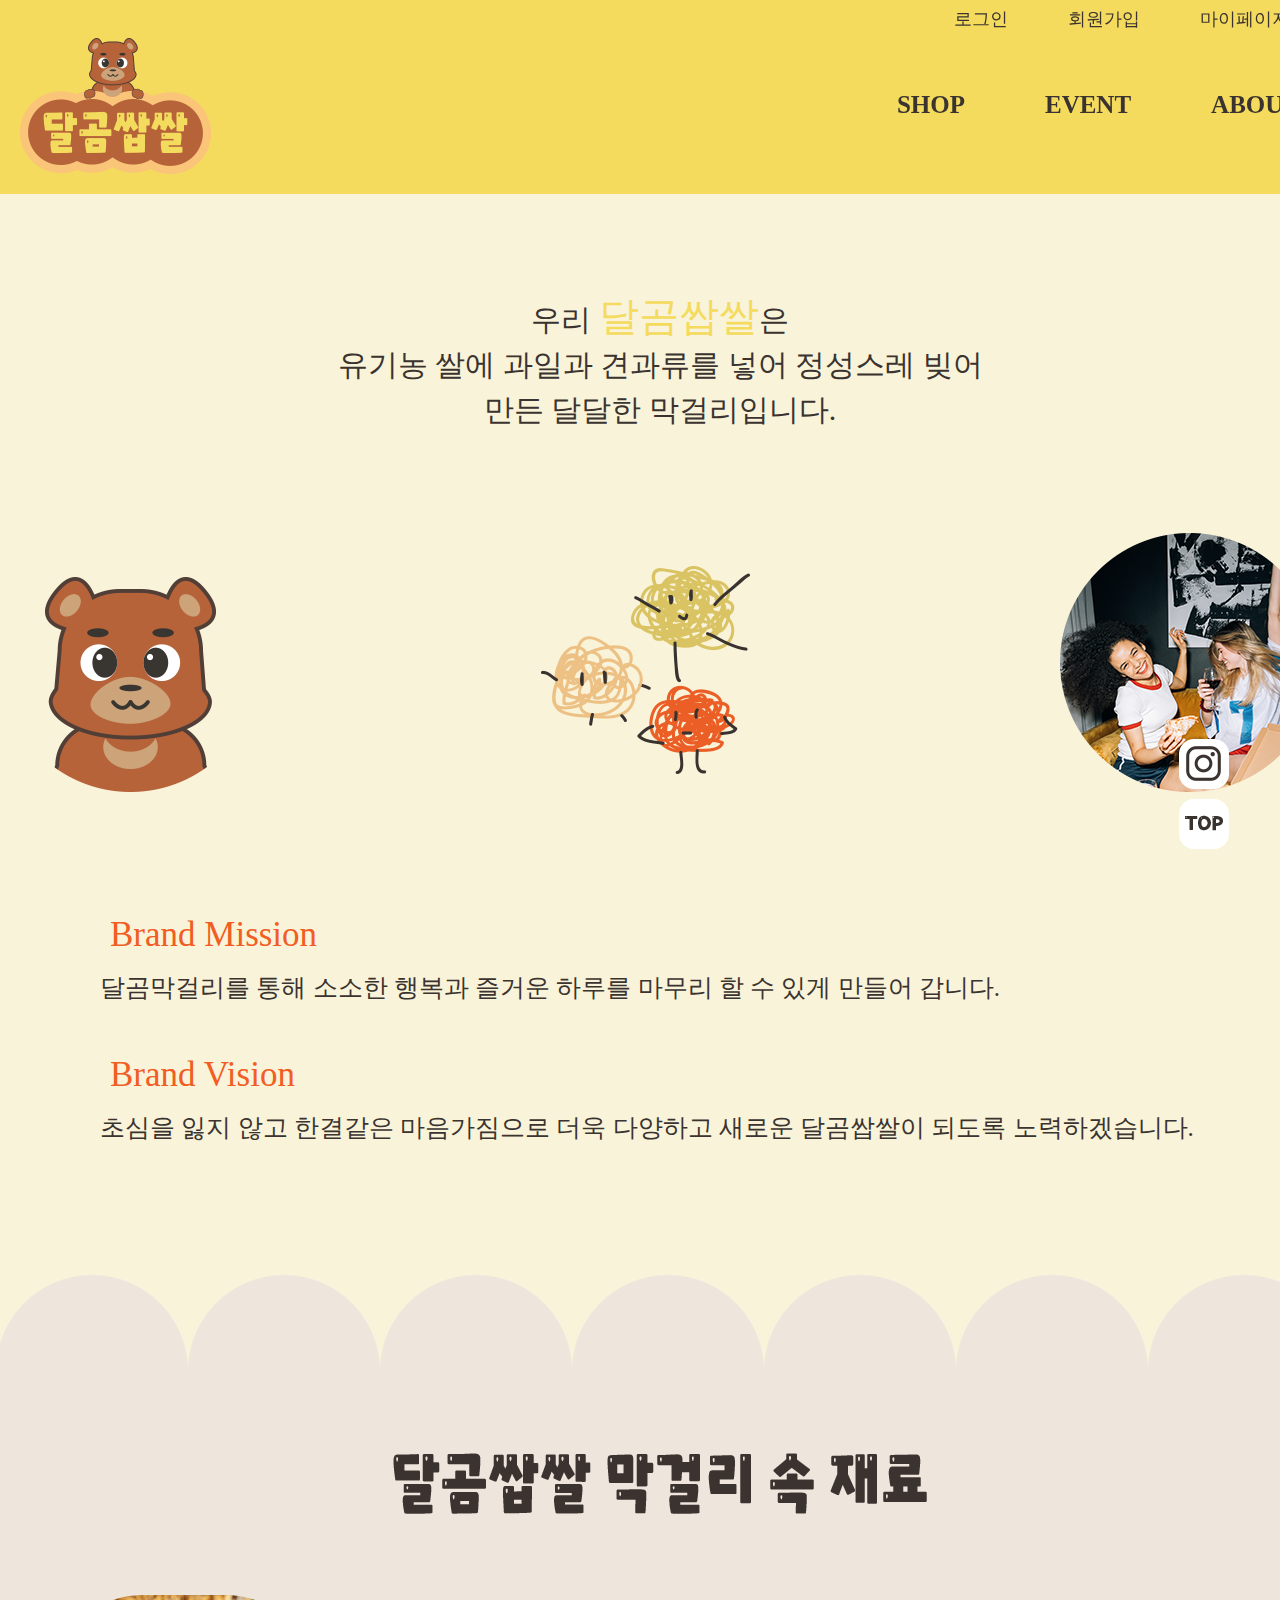
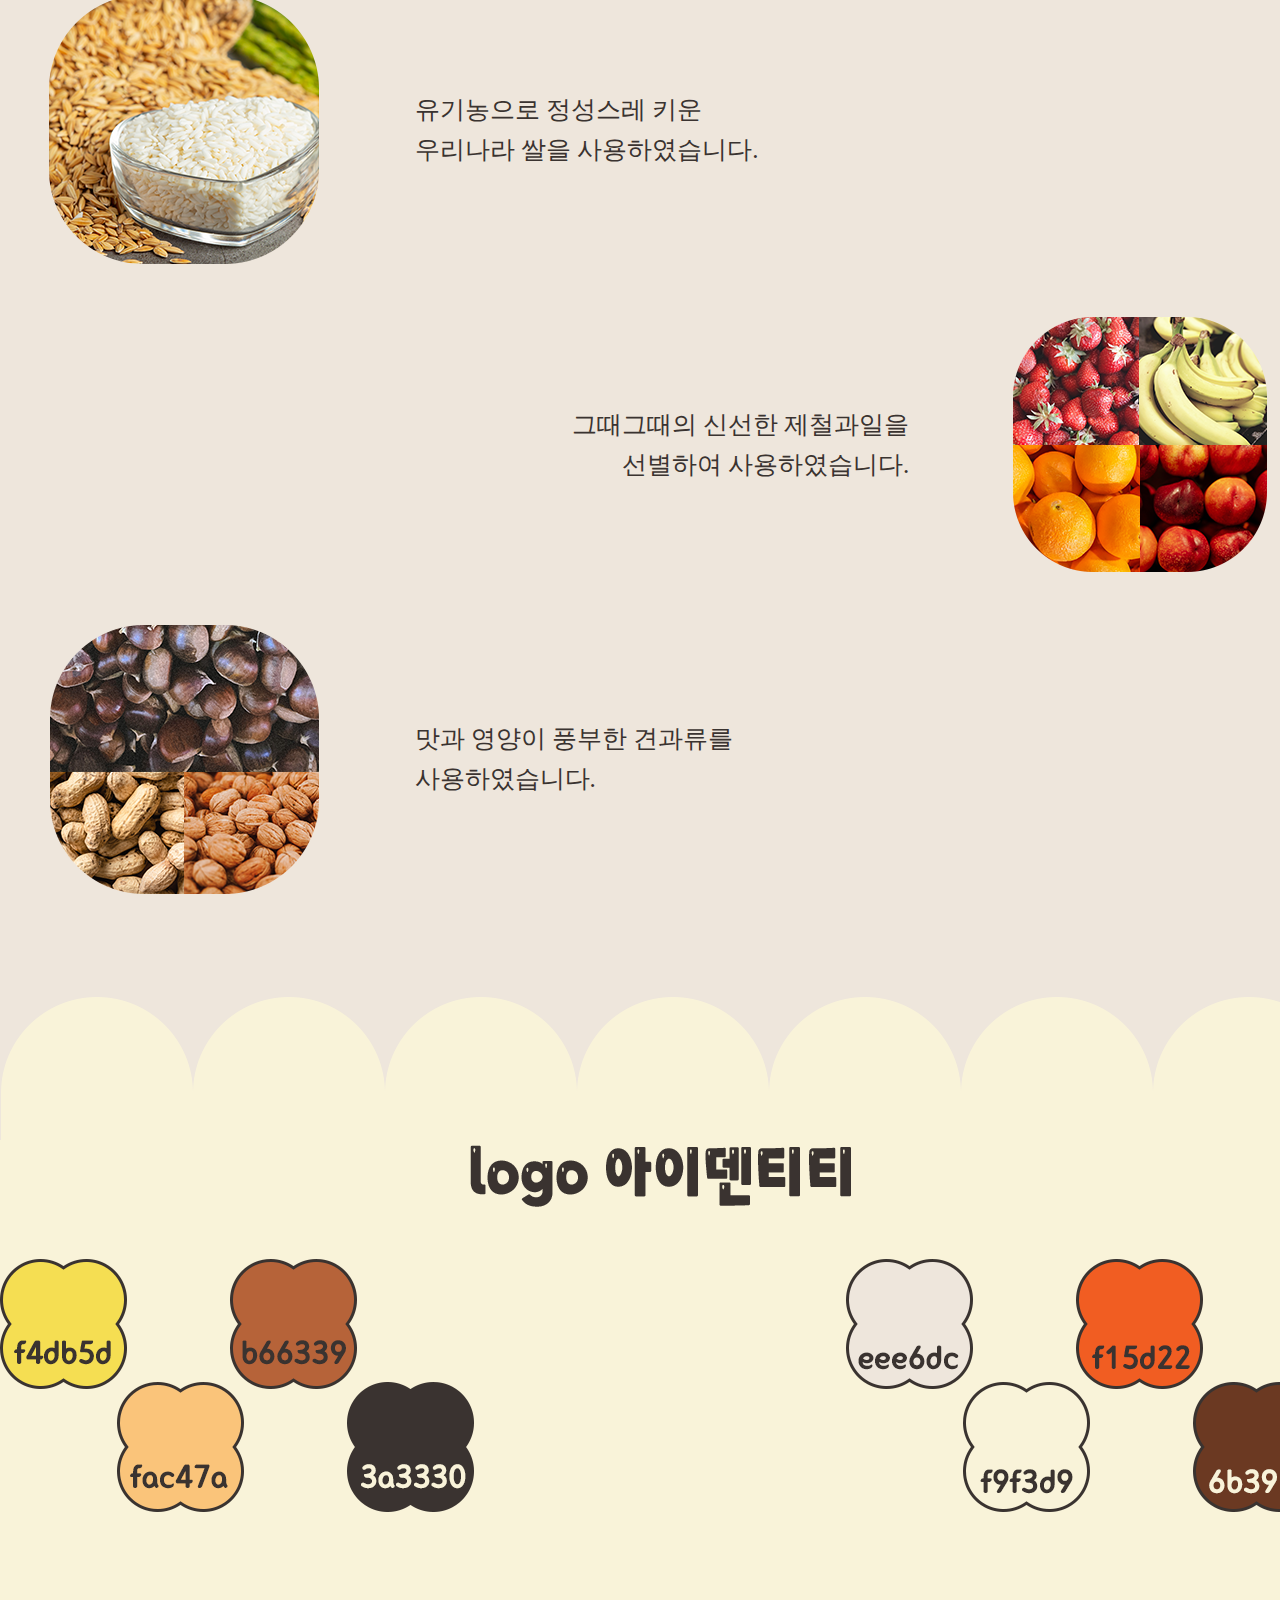
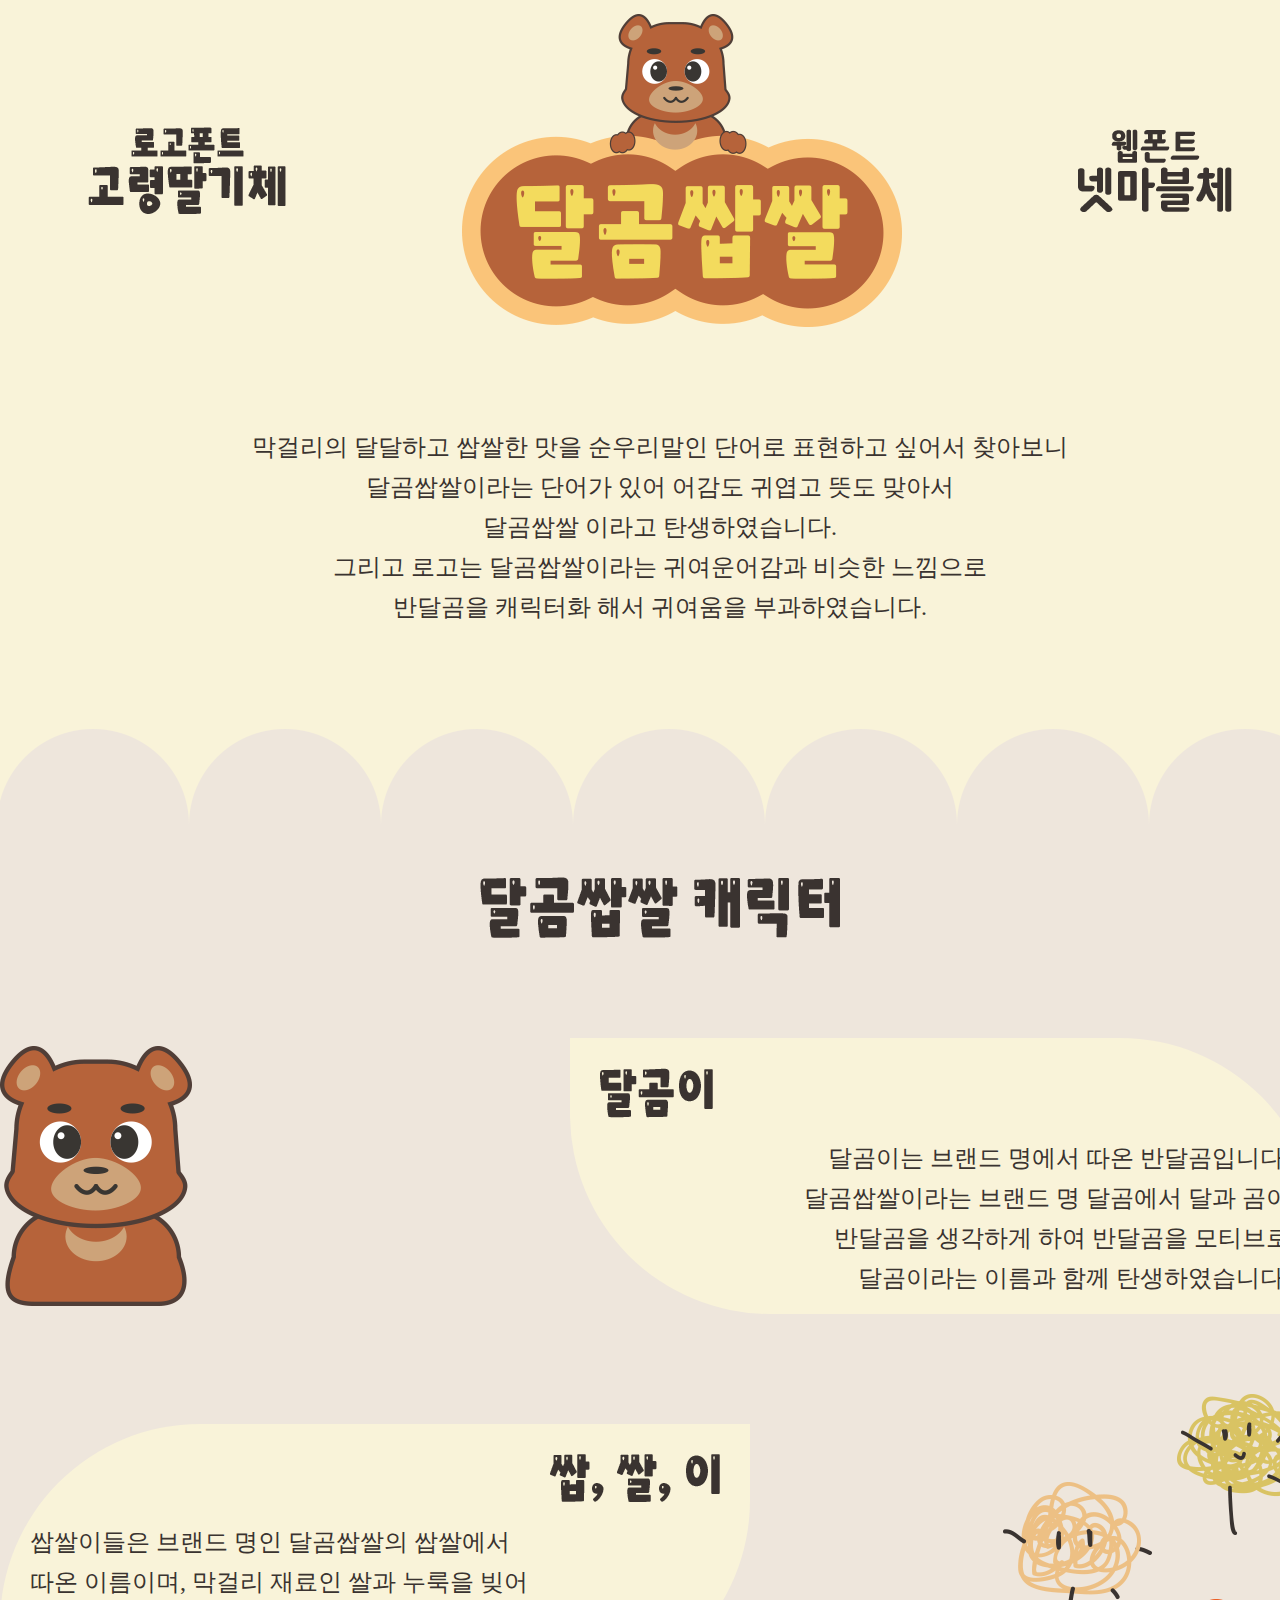
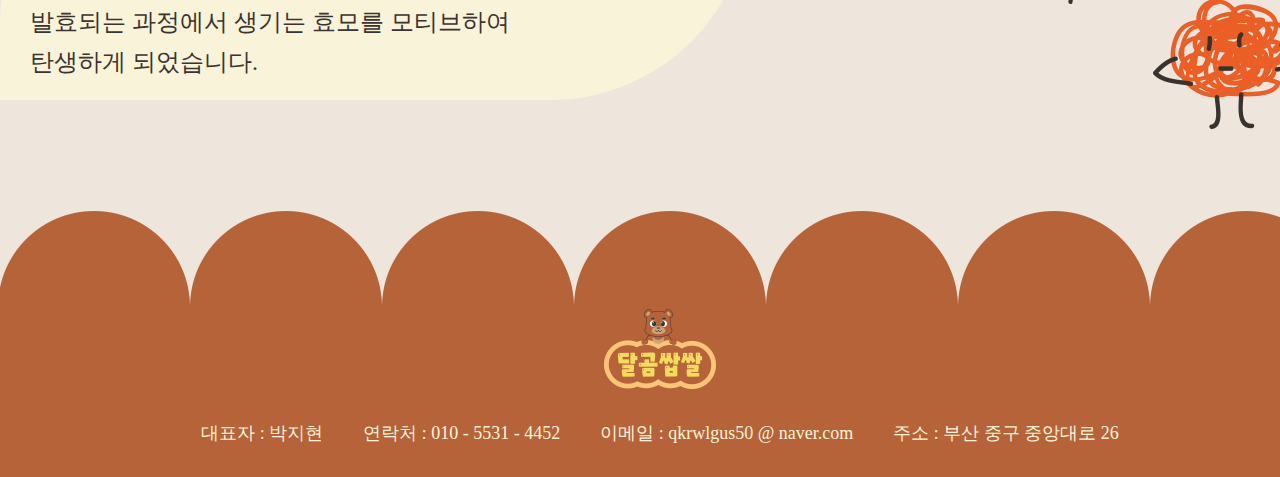
==== about.html @ 964db934 "Add files via upload" ====
<!DOCTYPE html>
<html lang="ko">

<head>
    <meta charset="UTF-8">
    <meta name="viewport" content="width=device-width, initial-scale=1.0">
    <title>ABOUT</title>


    <!--css-->
    <link rel="stylesheet" href="./css/style_about.css">
</head>

<body>
    <div id="header">
        <div class="top">
            <ul>
                <li><a href="#">로그인</a></li>
                <li><a href="#">회원가입</a></li>
                <li><a href="#">마이페이지</a></li>
            </ul>
        </div><!--top-->
        <div class="header_inner">
            <h1>
                <a href="./index.html">
                    <img src="./_images/logo.png" alt="로고이미지">
                </a>
            </h1>
            <ul id="gnb">
                <li><a href="./index_shop.html">
                        SHOP
                    </a></li>
                <li><a href="./index_event.html">
                        EVENT
                    </a></li>
                <li><a href="./index_about.html">
                        ABOUT
                    </a></li>
            </ul>
        </div><!--header_inner-->
    </div><!--header-->
    <div id="about">
        <p class="ab_text">
            우리 <span>달곰쌉쌀</span>은<br>
            유기농 쌀에 과일과 견과류를 넣어 정성스레 빚어<br>
            만든 달달한 막걸리입니다.
        </p>
        <ul>
            <li><img src="./_images/cute.png" alt="귀여운이미지">
                <p><img src="./_images/cute_hover.png" alt="귀여운"></p>
            </li>
            <li><img src="./_images/charming.png" alt="아기자기한이미지">
                <p><img src="./_images/charming_hover.png" alt="아기자기한"></p>
            </li>
            <li><img src="./_images/joyful.png" alt="즐거운이미지">
                <p><img src="./_images/joyful_hover.png" alt="즐거운"></p>
            </li>
        </ul>
        <p class="BM_BV"><span>Brand Mission</span><br>
            달곰막걸리를 통해 소소한 행복과 즐거운 하루를 마무리 할 수 있게 만들어 갑니다.
        </p>
        <p class="BM_BV"><span>Brand Vision</span><br>
            초심을 잃지 않고 한결같은 마음가짐으로 더욱 다양하고 새로운 달곰쌉쌀이 되도록 노력하겠습니다.
        </p>
    </div><!--about-->
    <div id="mat">
        <div class="mat_inner">
            <h1><img src="./_images/mat_title.png" alt="달곰쌉쌀 막걸리 속 재료"></h1>
            <ul>
                <li>
                    <img src="./_images/rice.png" alt="쌀이미지">
                    <p>
                        유기농으로 정성스레 키운<br>
                        우리나라 쌀을 사용하였습니다.
                    </p>
                </li>
                <li>
                    <p>
                        그때그때의 신선한 제철과일을<br>
                        선별하여 사용하였습니다.
                    </p>
                    <img src="./_images/fruit.png" alt="과일이미지">
                </li>
                <li>
                    <img src="./_images/nuts.png" alt="견과류이미지">
                    <p>
                        맛과 영양이 풍부한 견과류를<br>
                        사용하였습니다.
                    </p>
                </li>
            </ul>
        </div><!--mat_inner-->
    </div><!--mat-->
    <div id="logo">
        <div class="logo_inner">
            <h1><img src="./_images/logo_title.png" alt="logo 아이덴티티"></h1>
            <ul>
                <li>
                    <img src="./_images/main_color.png" alt="메인컬러">
                    <p class="hover1"><img src="./_images/main_color_hover.png" alt="메인컬러설명"></p>
                </li>
                <li>
                    <img src="./_images/sub_color.png" alt="서브컬러">
                    <p class="hover2"><img src="./_images/sub_color_hover.png" alt="서브컬러설명"></p>
                </li>
            </ul>
            <div class="font">
                <div class="logo_font">
                    <img src="./_images/logofont.png" alt="로고폰트 고령딸기체">
                    <p class="hover3"><img src="./_images/logo_hover.png" alt="로고폰트설명"></p>
                </div><!--logo_font-->
                <h1><img src="./_images/about_logo.png" alt="로고이미지"></h1>
                <div class="web_font">
                    <img src="./_images/webfont.png" alt="웹폰트 넷마블체">
                    <p class="hover4"><img src="./_images/web_hover.png" alt="웹폰트설명"></p>
                </div><!--web_font-->
            </div><!--font-->
            <p>
                막걸리의 달달하고 쌉쌀한 맛을 순우리말인 단어로 표현하고 싶어서 찾아보니<br>
                달곰쌉쌀이라는 단어가 있어 어감도 귀엽고 뜻도 맞아서<br>
                달곰쌉쌀 이라고 탄생하였습니다.<br>
                그리고 로고는 달곰쌉쌀이라는 귀여운어감과 비슷한 느낌으로<br>
                반달곰을 캐릭터화 해서 귀여움을 부과하였습니다.
            </p>
        </div><!--logo_inner-->
    </div><!--logo-->
    <div id="character">
        <div class="character_inner">
            <h1><img src="./_images/character_title.png" alt="달곰쌉쌀 캐릭터"></h1>
            <div class="main_ch">
                <p><img src="./_images/main_ch.png" alt="달곰이 이미지"></p>
                <div class="main_ch_text">
                    <h1><img src="./_images/main_ch_title.png" alt="달곰이"></h1>
                    <p>
                        달곰이는 브랜드 명에서 따온 반달곰입니다.<br>
                        달곰쌉쌀이라는 브랜드 명 달곰에서 달과 곰이<br>
                        반달곰을 생각하게 하여 반달곰을 모티브로<br>
                        달곰이라는 이름과 함께 탄생하였습니다.
                    </p>
                </div>
            </div><!--main_ch-->
            <div class="sub_ch">
                <div class="sub_ch_text">
                    <h1><img src="./_images/sub_ch_title.png" alt="쌉,쌀,이"></h1>
                    <p>
                        쌉쌀이들은 브랜드 명인 달곰쌉쌀의 쌉쌀에서<br>
                        따온 이름이며, 막걸리 재료인 쌀과 누룩을 빚어<br>
                        발효되는 과정에서 생기는 효모를 모티브하여<br>
                        탄생하게 되었습니다.
                    </p>
                </div>
                <p><img src="./_images/sub_ch.png" alt="쌉,쌀,이 이미지"></p>
            </div><!--sub_ch-->
        </div><!--character_inner-->
    </div><!--character-->
    <div id="footer">
        <div class="footer_inner">
            <h1><a href="./index.html">
                    <img src="./_images/footer_logo.png" alt="로고이미지">
                </a></h1>
            <ul>
                <li>대표자 : 박지현</li>
                <li>연락처 : 010 - 5531 - 4452</li>
                <li>이메일 : qkrwlgus50 @ naver.com</li>
                <li>주소 : 부산 중구 중앙대로 26</li>
            </ul>
        </div><!--footer_inner-->
    </div><!--footer-->
    <p class="instar_btn">
        <a href="#none"><img src="./_images/instar_btn.png" alt="인스타버튼"></a>
    </p>
    <p class="top_btn">
        <a href="#"><img src="./_images/top_btn.png" alt="탑버튼"></a>
    </p>
</body>

</html>
---- css/style_about.css ----
@charset "utf-8";

/*
    넷마블체
    font-family: 'netmarble';
    고령딸기체
    @font-face {
    font-family: 'Goryeong Strawberry';
*/

* {
    margin: 0;
    padding: 0;
}

ul,
ol {
    list-style: none;
}

a {
    text-decoration: none;
    color: #3a3330;
}

img,
video,
iframe {
    vertical-align: middle;
}

img,
video {
    max-width: 100%;
}

body {
    font-family: 'netmarble';
    font-size: 18px;
    line-height: 28px;
    color: #3a3330;
    background-color: #f9f3d9;
}


/*header*/
#header {
    background-color: #f4db5d;
    position: fixed;
    top: 0;
    left: 0;
    z-index: 20;
    width: 100%;
}

/*top*/
.top {
    width: 1320px;
    margin: 0 auto;
}

.top ul {
    display: flex;
    justify-content: right;
    padding: 5px 0;
}

.top ul li {
    padding: 0 30px;
}

/*header_inner*/
.header_inner {
    width: 1320px;
    margin: 0 auto;
    display: flex;
    justify-content: space-between;
    align-items: center;
    padding: 0 20px 20px;
}

#gnb {
    display: flex;
}

#gnb li {
    padding: 40px 40px;
    text-align: center;
}

#gnb li a {
    font-size: 25px;
    font-weight: bold;
    line-height: 100%;
}

#gnb li:nth-child(1):hover {
    background: url(../_images/character_1.png) no-repeat;
}

#gnb li:nth-child(2):hover {
    background: url(../_images/character_2.png) no-repeat;
}

#gnb li:nth-child(3):hover {
    background: url(../_images/character_3.png) no-repeat;
}

/*about*/
#about {
    width: 1320px;
    margin: 0 auto;
    padding-bottom: 100px;
}

#about .ab_text {
    margin-top: 194px;
    padding: 100px 0;
    font-size: 30px;
    line-height: 45px;
    text-align: center;
}

#about .ab_text span {
    font-family: 'Goryeong Strawberry';
    font-size: 40px;
    color: #f4db5d;
}

#about ul {
    display: flex;
    justify-content: space-between;
    padding-bottom: 100px;
}

#about ul li {
    position: relative;
}

#about ul li p {
    position: absolute;
    top: 0;
    left: 0;
    display: none;
}

#about ul li:hover p {
    display: block;
    cursor: pointer;
}

#about .BM_BV {
    font-size: 25px;
    line-height: 50px;
    padding: 20px;
    padding-left: 100px;
    text-align: left;
}

#about .BM_BV span {
    color: #f15d22;
    font-size: 35px;
    line-height: 40px;
    font-family: 'Goryeong Strawberry';
    padding: 10px;
}

/*mat*/
#mat {
    background: url(../_images/bg1.png) no-repeat;
}

.mat_inner {
    width: 1320px;
    margin: 0 auto;
    padding: 100px 0;
}

.mat_inner h1 {
    text-align: center;
    padding: 80px 0;
}

.mat_inner ul li {
    display: flex;
    align-items: center;
    justify-content: space-around;
}

.mat_inner ul li p {
    width: 65%;
    font-size: 25px;
    line-height: 40px;
}

.mat_inner ul li:nth-child(2) {
    padding: 50px 0;
}

.mat_inner ul li:nth-child(2) p {
    text-align: right;
}

/*logo*/
#logo {
    background: #eee6dc url(../_images/bg2.png) no-repeat;
}

.logo_inner {
    width: 1320px;
    margin: 0 auto;
    text-align: center;
    padding-bottom: 100px;
    position: relative;
}

.logo_inner>h1 {
    padding-bottom: 50px;
    padding-top: 150px;
}

.logo_inner ul {
    display: flex;
    justify-content: space-between;
}

.font {
    display: flex;
    justify-content: space-around;
    align-items: center;
    padding: 100px 0;
}

.logo_inner>p {
    font-size: 24px;
    line-height: 40px;
}

.logo_inner ul li p {
    position: absolute;
    top: 50%;
    left: 50%;
    transform: translateX(-50%);
    display: none;
}

.logo_inner ul li:nth-child(1):hover .hover1 {
    display: block;
}

.logo_inner ul li:nth-child(2):hover .hover2 {
    display: block;
}

.logo_font p,
.web_font p {
    position: absolute;
    top: 50%;
    left: 50%;
    transform: translateX(-50%);
    display: none;
}

.logo_font:hover .hover3 {
    display: block;
}

.web_font:hover .hover4 {
    display: block;
}

/*character*/
#character {
    background: url(../_images/bg3.png) no-repeat;
}

.character_inner {
    width: 1320px;
    margin: 0 auto;
}

.character_inner>h1 {
    text-align: center;
    padding-top: 150px;
    padding-bottom: 100px;
}

.main_ch,
.sub_ch {
    display: flex;
    justify-content: space-between;
    align-items: center;
    padding-bottom: 80px;
}

.main_ch_text {
    width: 750px;
    height: 276px;
    background-color: #f9f3d9;
    border-radius: 0 200px;
    padding: 30px;
    box-sizing: border-box;
}

.sub_ch_text {
    width: 750px;
    height: 276px;
    background-color: #f9f3d9;
    border-radius: 200px 0;
    padding: 30px;
    box-sizing: border-box;
}

.main_ch_text h1,
.sub_ch_text h1 {
    padding-bottom: 20px;
}

.main_ch_text p {
    text-align: right;
}

.sub_ch_text h1 {
    text-align: right;
}

.main_ch_text p,
.sub_ch_text p {
    font-size: 24px;
    line-height: 40px;
}

/*footer*/
#footer {
    background: #eee6dc url(../_images/footer_bg.png) no-repeat;
}

.footer_inner {
    width: 1320px;
    margin: 0 auto;
    text-align: center;
    padding-top: 100px;
}

.footer_inner ul {
    display: flex;
    justify-content: center;
}

.footer_inner ul li {
    padding: 30px 20px;
    color: #f9f3d9;
}

/*btn*/
.top_btn {
    position: fixed;
    right: 50px;
    bottom: 50px;
}

.instar_btn {
    position: fixed;
    right: 50px;
    bottom: 110px;
}
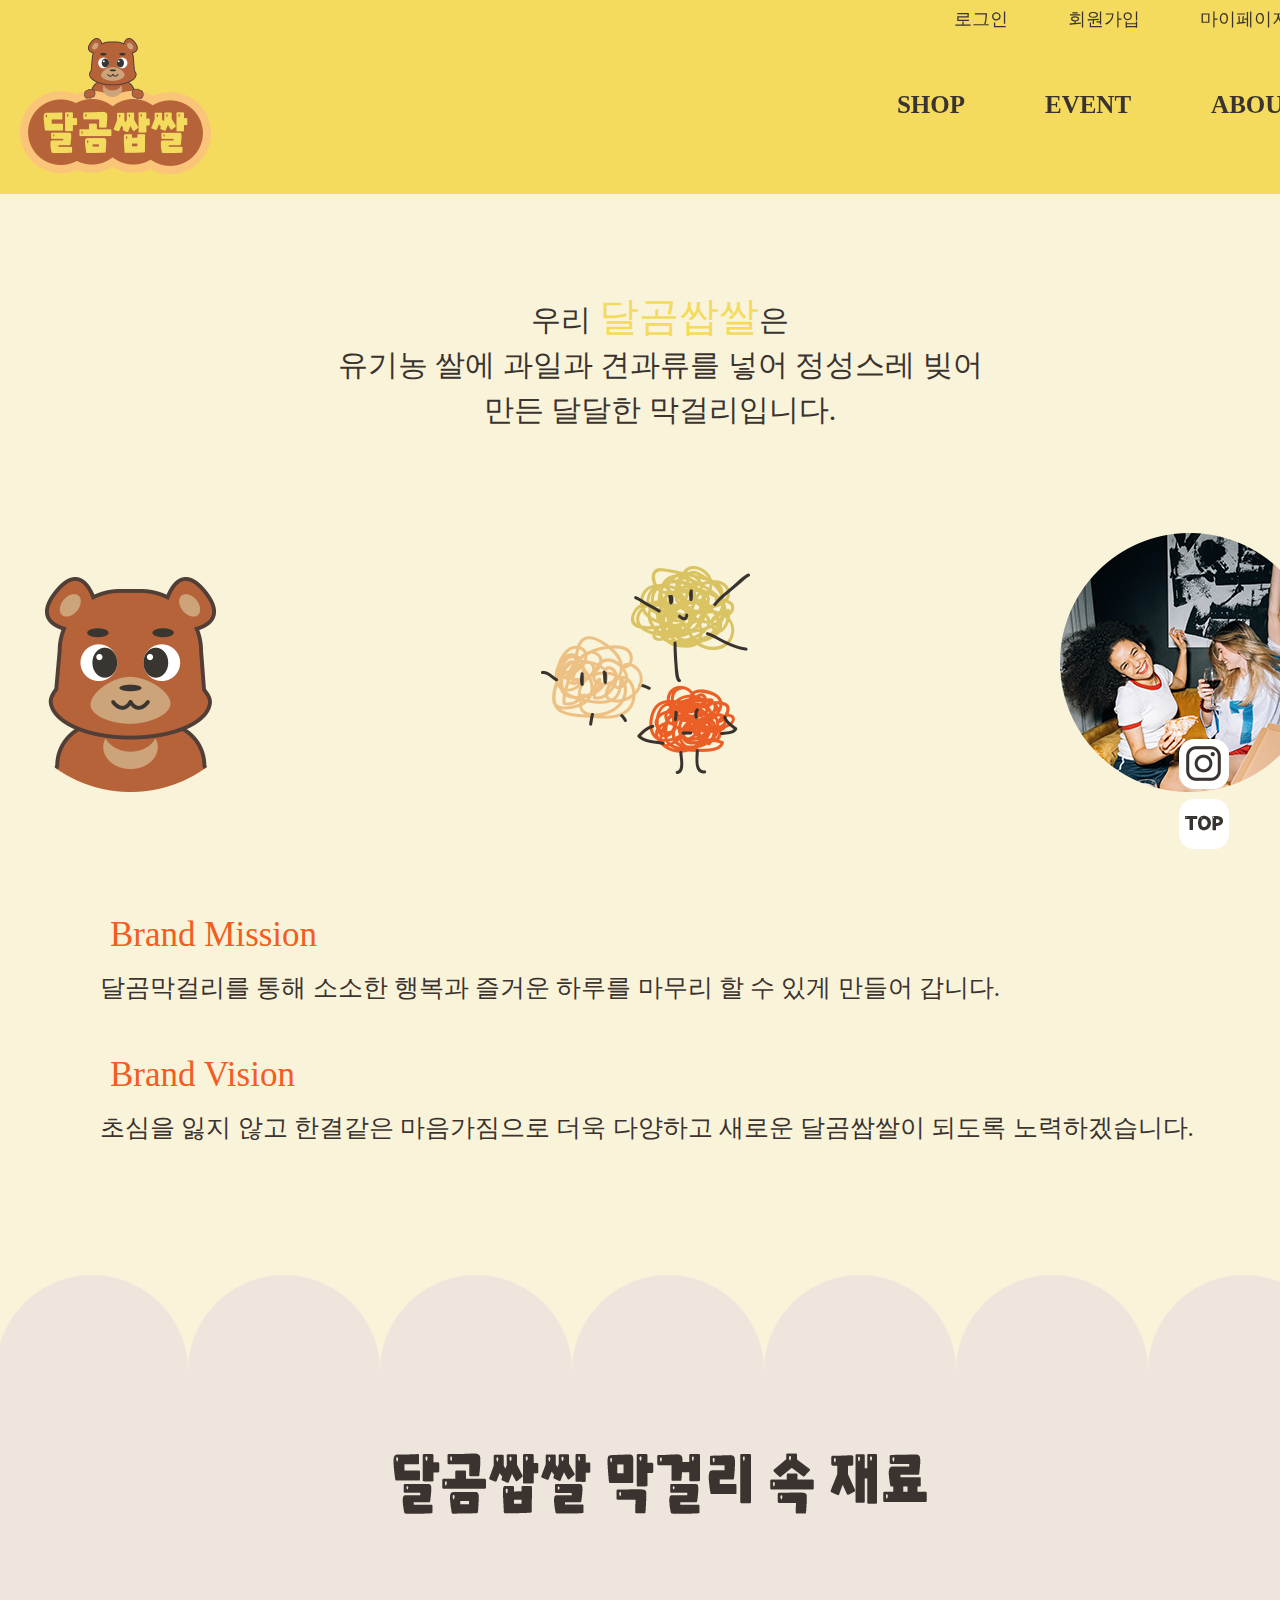
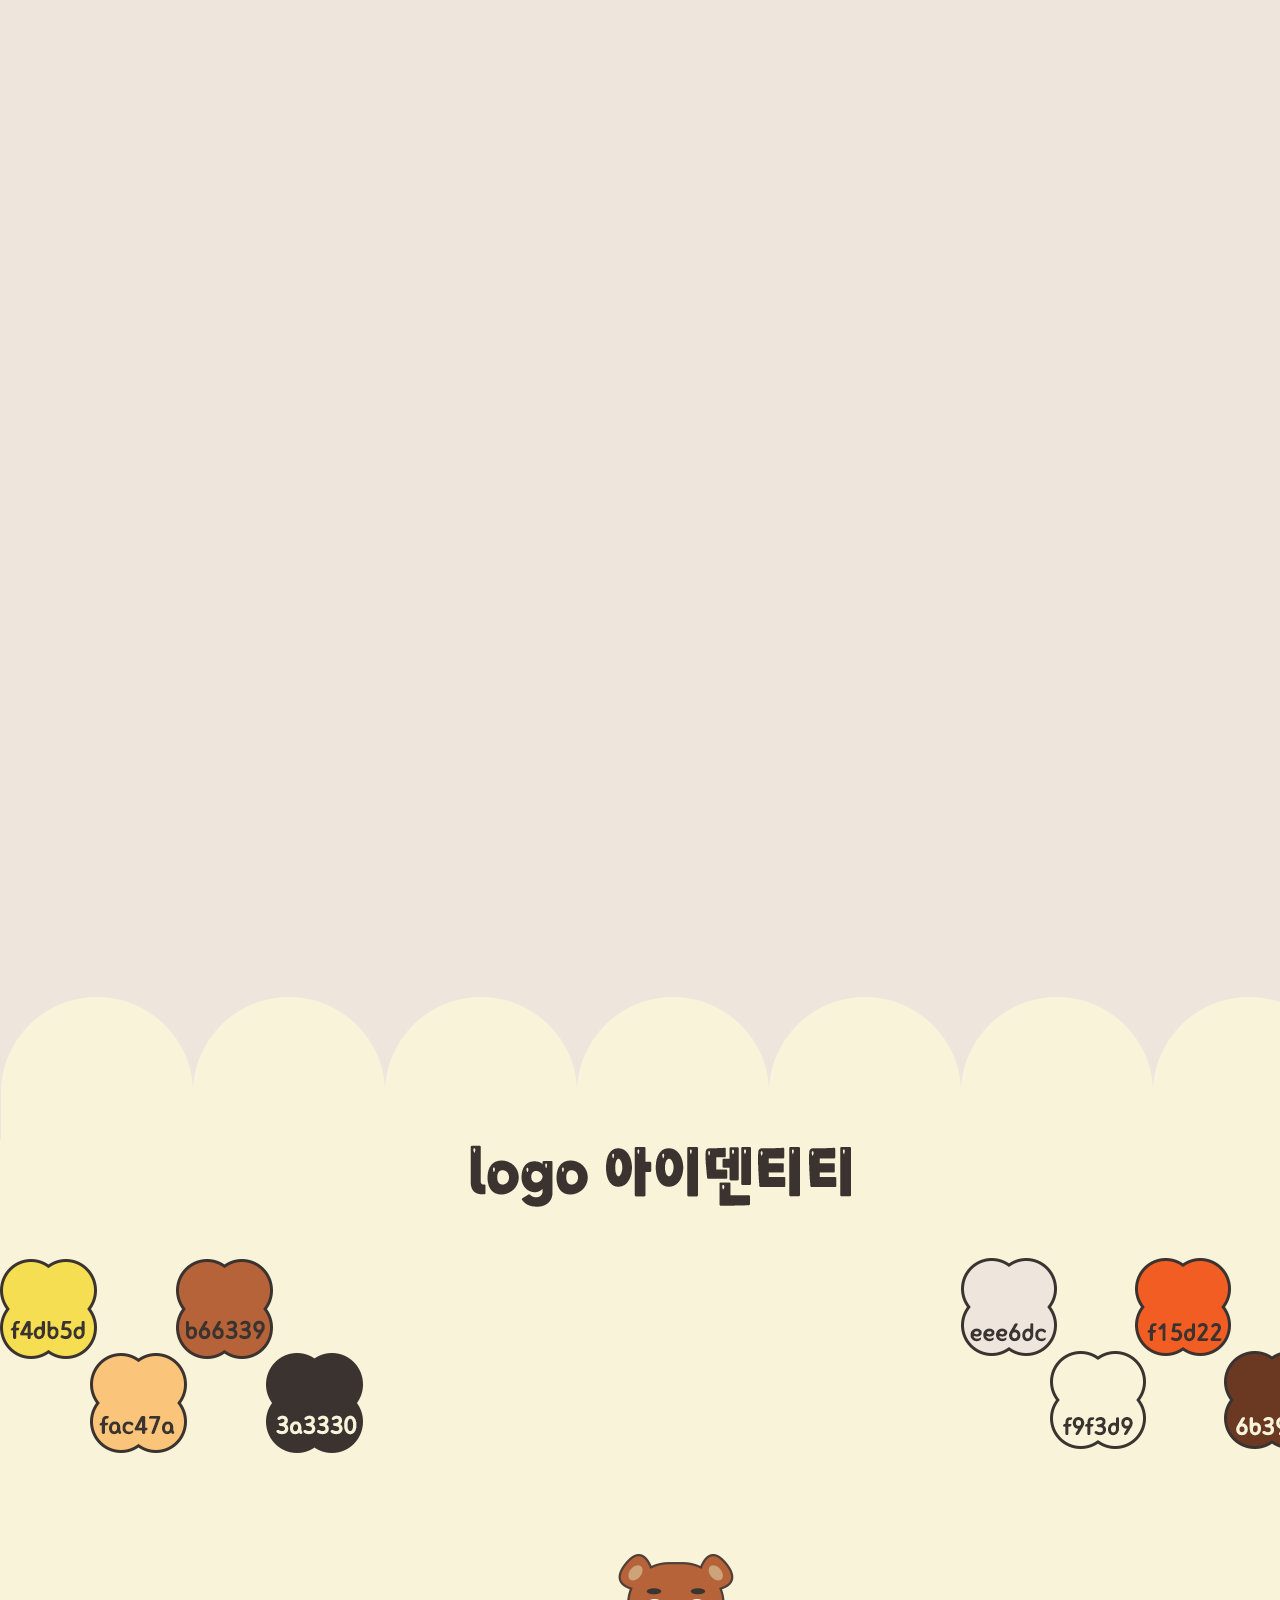
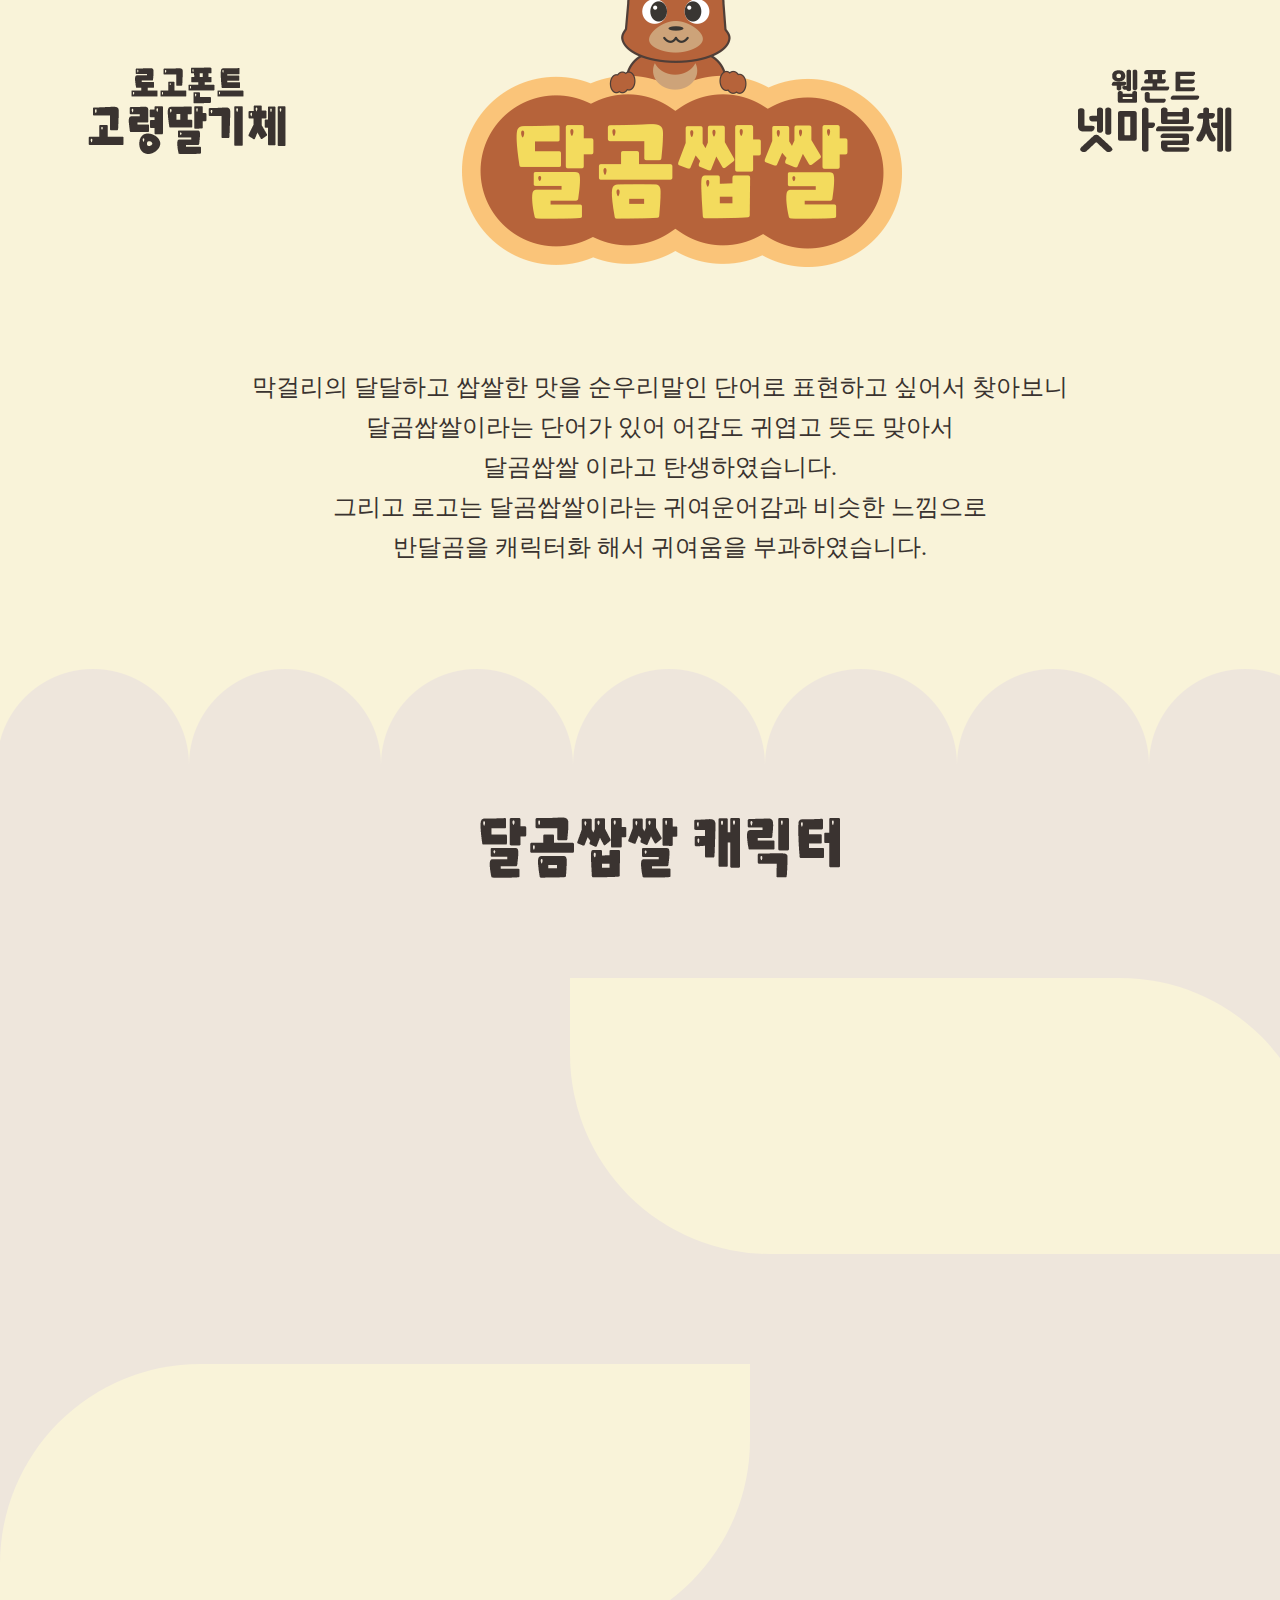
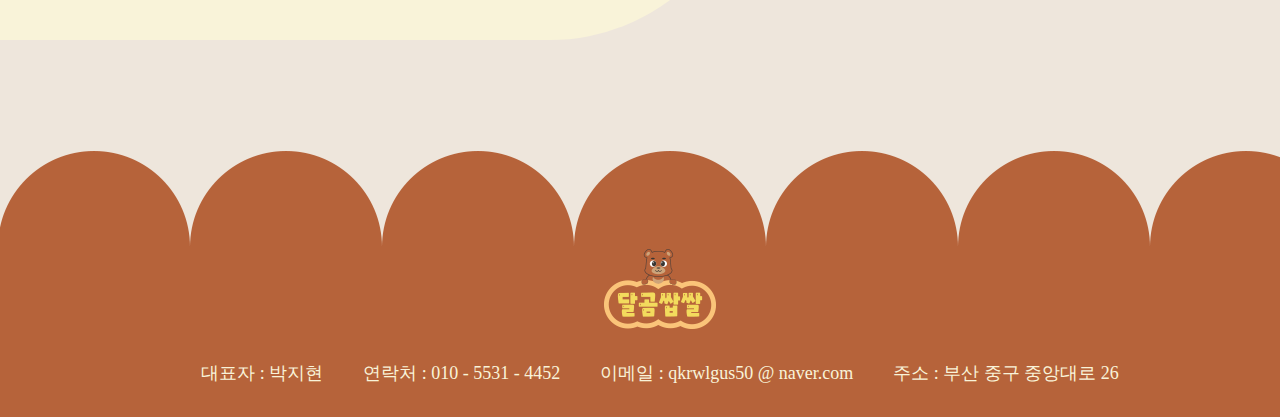
==== commit 3722c117: "Add files via upload" ====
--- a/about.html
+++ b/about.html
@@ -5,8 +5,10 @@
     <meta charset="UTF-8">
     <meta name="viewport" content="width=device-width, initial-scale=1.0">
     <title>ABOUT</title>
-
-
+    <link rel="shortcut icon" href="./images/favicon.jpg" type="image/x-icon">
+    <!--aos cdn-->
+    <link href="https://unpkg.com/aos@2.3.1/dist/aos.css" rel="stylesheet">
+    <script src="https://unpkg.com/aos@2.3.1/dist/aos.js"></script>
     <!--css-->
     <link rel="stylesheet" href="./css/style_about.css">
 </head>
@@ -23,17 +25,17 @@
         <div class="header_inner">
             <h1>
                 <a href="./index.html">
-                    <img src="./_images/logo.png" alt="로고이미지">
+                    <img src="./images/logo.png" alt="로고이미지">
                 </a>
             </h1>
             <ul id="gnb">
-                <li><a href="./index_shop.html">
+                <li><a href="./shop.html">
                         SHOP
                     </a></li>
-                <li><a href="./index_event.html">
+                <li><a href="./event.html">
                         EVENT
                     </a></li>
-                <li><a href="./index_about.html">
+                <li><a href="./about.html">
                         ABOUT
                     </a></li>
             </ul>
@@ -46,14 +48,14 @@
             만든 달달한 막걸리입니다.
         </p>
         <ul>
-            <li><img src="./_images/cute.png" alt="귀여운이미지">
-                <p><img src="./_images/cute_hover.png" alt="귀여운"></p>
+            <li><img src="./images/cute.png" alt="귀여운이미지">
+                <p><img src="./images/cute_hover.png" alt="귀여운"></p>
             </li>
-            <li><img src="./_images/charming.png" alt="아기자기한이미지">
-                <p><img src="./_images/charming_hover.png" alt="아기자기한"></p>
+            <li><img src="./images/charming.png" alt="아기자기한이미지">
+                <p><img src="./images/charming_hover.png" alt="아기자기한"></p>
             </li>
-            <li><img src="./_images/joyful.png" alt="즐거운이미지">
-                <p><img src="./_images/joyful_hover.png" alt="즐거운"></p>
+            <li><img src="./images/joyful.png" alt="즐거운이미지">
+                <p><img src="./images/joyful_hover.png" alt="즐거운"></p>
             </li>
         </ul>
         <p class="BM_BV"><span>Brand Mission</span><br>
@@ -65,25 +67,25 @@
     </div><!--about-->
     <div id="mat">
         <div class="mat_inner">
-            <h1><img src="./_images/mat_title.png" alt="달곰쌉쌀 막걸리 속 재료"></h1>
+            <h1><img src="./images/mat_title.png" alt="달곰쌉쌀 막걸리 속 재료"></h1>
             <ul>
                 <li>
-                    <img src="./_images/rice.png" alt="쌀이미지">
-                    <p>
+                    <img src="./images/rice.png" alt="쌀이미지" data-aos="fade-right">
+                    <p data-aos="fade-left">
                         유기농으로 정성스레 키운<br>
                         우리나라 쌀을 사용하였습니다.
                     </p>
                 </li>
                 <li>
-                    <p>
+                    <p data-aos="fade-right">
                         그때그때의 신선한 제철과일을<br>
                         선별하여 사용하였습니다.
                     </p>
-                    <img src="./_images/fruit.png" alt="과일이미지">
+                    <img src="./images/fruit.png" alt="과일이미지" data-aos="fade-left">
                 </li>
                 <li>
-                    <img src="./_images/nuts.png" alt="견과류이미지">
-                    <p>
+                    <img src="./images/nuts.png" alt="견과류이미지" data-aos="fade-right">
+                    <p data-aos="fade-left">
                         맛과 영양이 풍부한 견과류를<br>
                         사용하였습니다.
                     </p>
@@ -93,26 +95,26 @@
     </div><!--mat-->
     <div id="logo">
         <div class="logo_inner">
-            <h1><img src="./_images/logo_title.png" alt="logo 아이덴티티"></h1>
+            <h1><img src="./images/logo_title.png" alt="logo 아이덴티티"></h1>
             <ul>
                 <li>
-                    <img src="./_images/main_color.png" alt="메인컬러">
-                    <p class="hover1"><img src="./_images/main_color_hover.png" alt="메인컬러설명"></p>
+                    <img src="./images/main_color.png" alt="메인컬러">
+                    <p class="hover1"><img src="./images/main_color_hover.png" alt="메인컬러설명"></p>
                 </li>
                 <li>
-                    <img src="./_images/sub_color.png" alt="서브컬러">
-                    <p class="hover2"><img src="./_images/sub_color_hover.png" alt="서브컬러설명"></p>
+                    <img src="./images/sub_color.png" alt="서브컬러">
+                    <p class="hover2"><img src="./images/sub_color_hover.png" alt="서브컬러설명"></p>
                 </li>
             </ul>
             <div class="font">
                 <div class="logo_font">
-                    <img src="./_images/logofont.png" alt="로고폰트 고령딸기체">
-                    <p class="hover3"><img src="./_images/logo_hover.png" alt="로고폰트설명"></p>
+                    <img src="./images/logofont.png" alt="로고폰트 고령딸기체">
+                    <p class="hover3"><img src="./images/logo_hover.png" alt="로고폰트설명"></p>
                 </div><!--logo_font-->
-                <h1><img src="./_images/about_logo.png" alt="로고이미지"></h1>
+                <h1><img src="./images/about_logo.png" alt="로고이미지"></h1>
                 <div class="web_font">
-                    <img src="./_images/webfont.png" alt="웹폰트 넷마블체">
-                    <p class="hover4"><img src="./_images/web_hover.png" alt="웹폰트설명"></p>
+                    <img src="./images/webfont.png" alt="웹폰트 넷마블체">
+                    <p class="hover4"><img src="./images/web_hover.png" alt="웹폰트설명"></p>
                 </div><!--web_font-->
             </div><!--font-->
             <p>
@@ -126,12 +128,12 @@
     </div><!--logo-->
     <div id="character">
         <div class="character_inner">
-            <h1><img src="./_images/character_title.png" alt="달곰쌉쌀 캐릭터"></h1>
+            <h1><img src="./images/character_title.png" alt="달곰쌉쌀 캐릭터"></h1>
             <div class="main_ch">
-                <p><img src="./_images/main_ch.png" alt="달곰이 이미지"></p>
+                <p><img src="./images/main_ch.png" alt="달곰이 이미지" data-aos="fade-right"></p>
                 <div class="main_ch_text">
-                    <h1><img src="./_images/main_ch_title.png" alt="달곰이"></h1>
-                    <p>
+                    <h1><img src="./images/main_ch_title.png" alt="달곰이" data-aos="fade-right"></h1>
+                    <p data-aos="fade-left">
                         달곰이는 브랜드 명에서 따온 반달곰입니다.<br>
                         달곰쌉쌀이라는 브랜드 명 달곰에서 달과 곰이<br>
                         반달곰을 생각하게 하여 반달곰을 모티브로<br>
@@ -141,22 +143,22 @@
             </div><!--main_ch-->
             <div class="sub_ch">
                 <div class="sub_ch_text">
-                    <h1><img src="./_images/sub_ch_title.png" alt="쌉,쌀,이"></h1>
-                    <p>
+                    <h1><img src="./images/sub_ch_title.png" alt="쌉,쌀,이" data-aos="fade-left"></h1>
+                    <p data-aos="fade-right">
                         쌉쌀이들은 브랜드 명인 달곰쌉쌀의 쌉쌀에서<br>
                         따온 이름이며, 막걸리 재료인 쌀과 누룩을 빚어<br>
                         발효되는 과정에서 생기는 효모를 모티브하여<br>
                         탄생하게 되었습니다.
                     </p>
                 </div>
-                <p><img src="./_images/sub_ch.png" alt="쌉,쌀,이 이미지"></p>
+                <p><img src="./images/sub_ch.png" alt="쌉,쌀,이 이미지" data-aos="fade-left"></p>
             </div><!--sub_ch-->
         </div><!--character_inner-->
     </div><!--character-->
     <div id="footer">
         <div class="footer_inner">
             <h1><a href="./index.html">
-                    <img src="./_images/footer_logo.png" alt="로고이미지">
+                    <img src="./images/footer_logo.png" alt="로고이미지">
                 </a></h1>
             <ul>
                 <li>대표자 : 박지현</li>
@@ -167,11 +169,16 @@
         </div><!--footer_inner-->
     </div><!--footer-->
     <p class="instar_btn">
-        <a href="#none"><img src="./_images/instar_btn.png" alt="인스타버튼"></a>
+        <a href="#none"><img src="./images/instar_btn.png" alt="인스타버튼"></a>
     </p>
     <p class="top_btn">
-        <a href="#"><img src="./_images/top_btn.png" alt="탑버튼"></a>
+        <a href="#"><img src="./images/top_btn.png" alt="탑버튼"></a>
     </p>
+
+
+    <script>
+        AOS.init();
+    </script>
 </body>
 
 </html>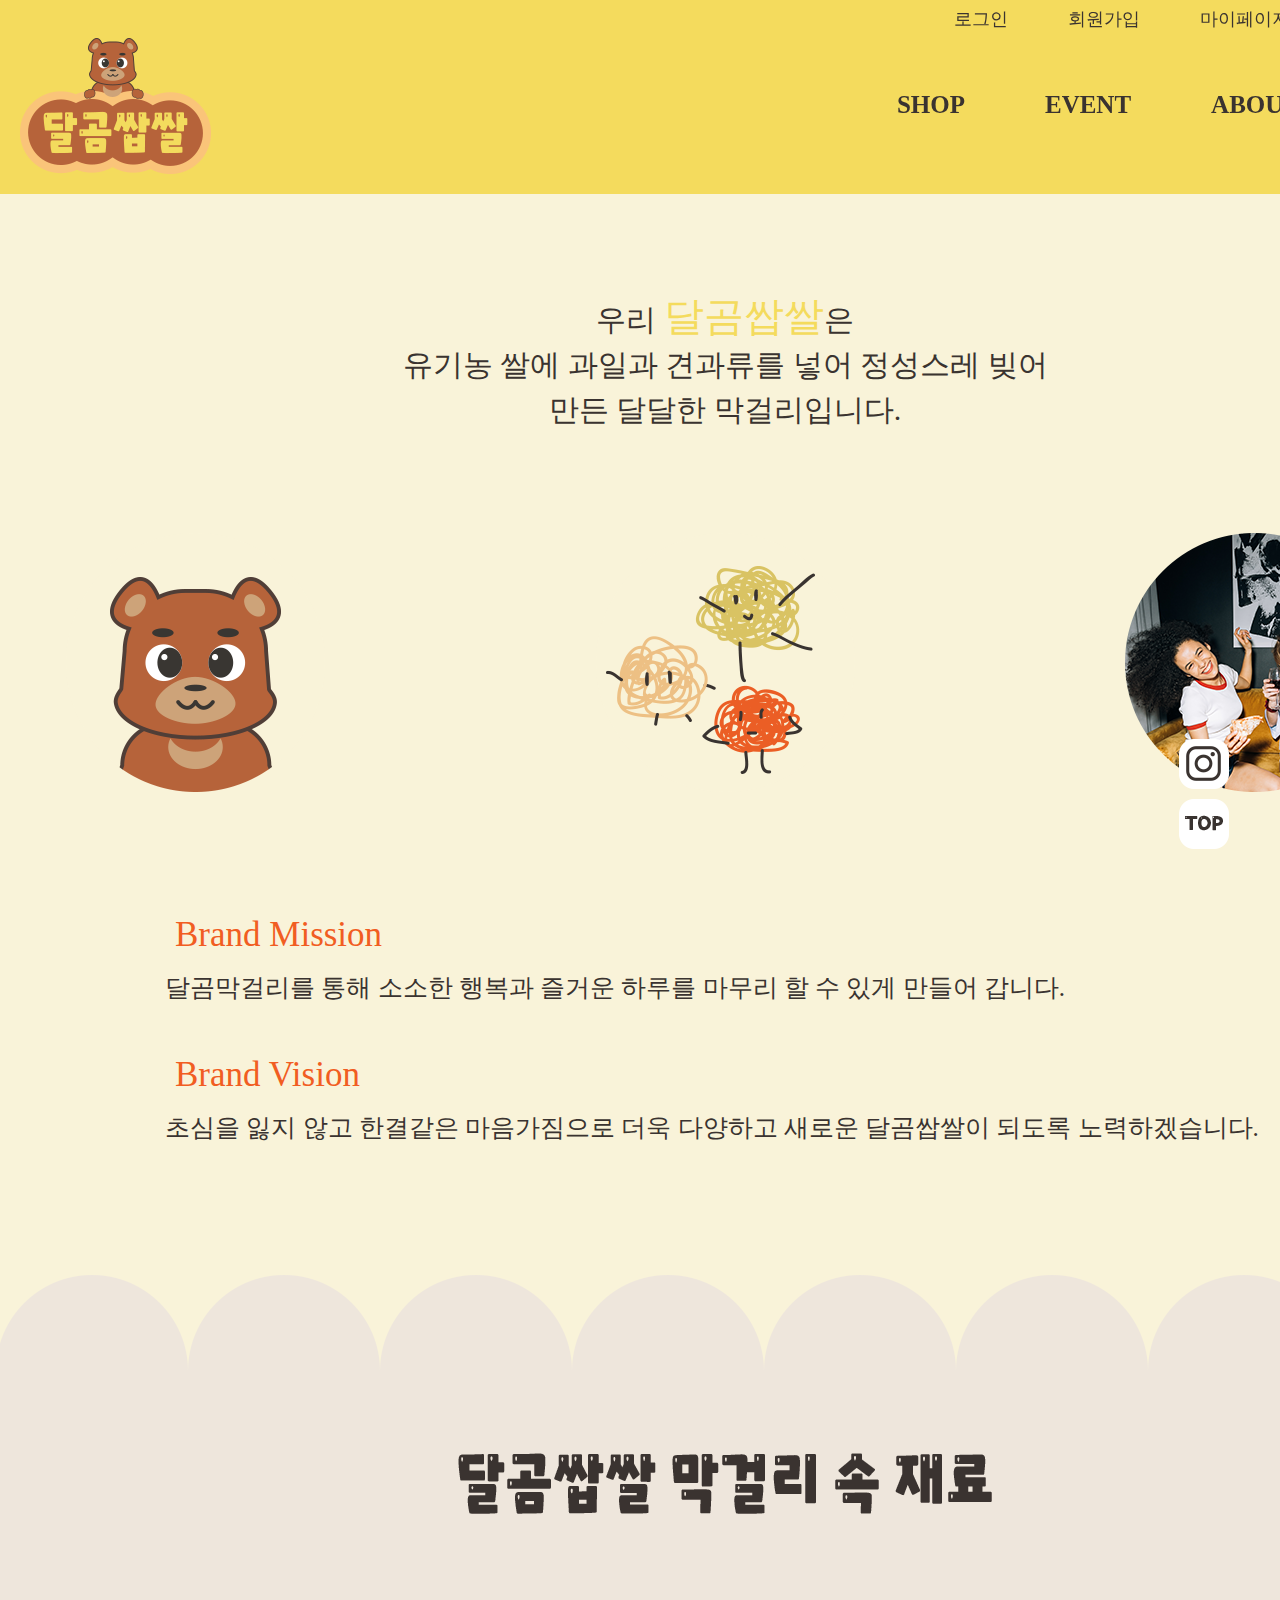
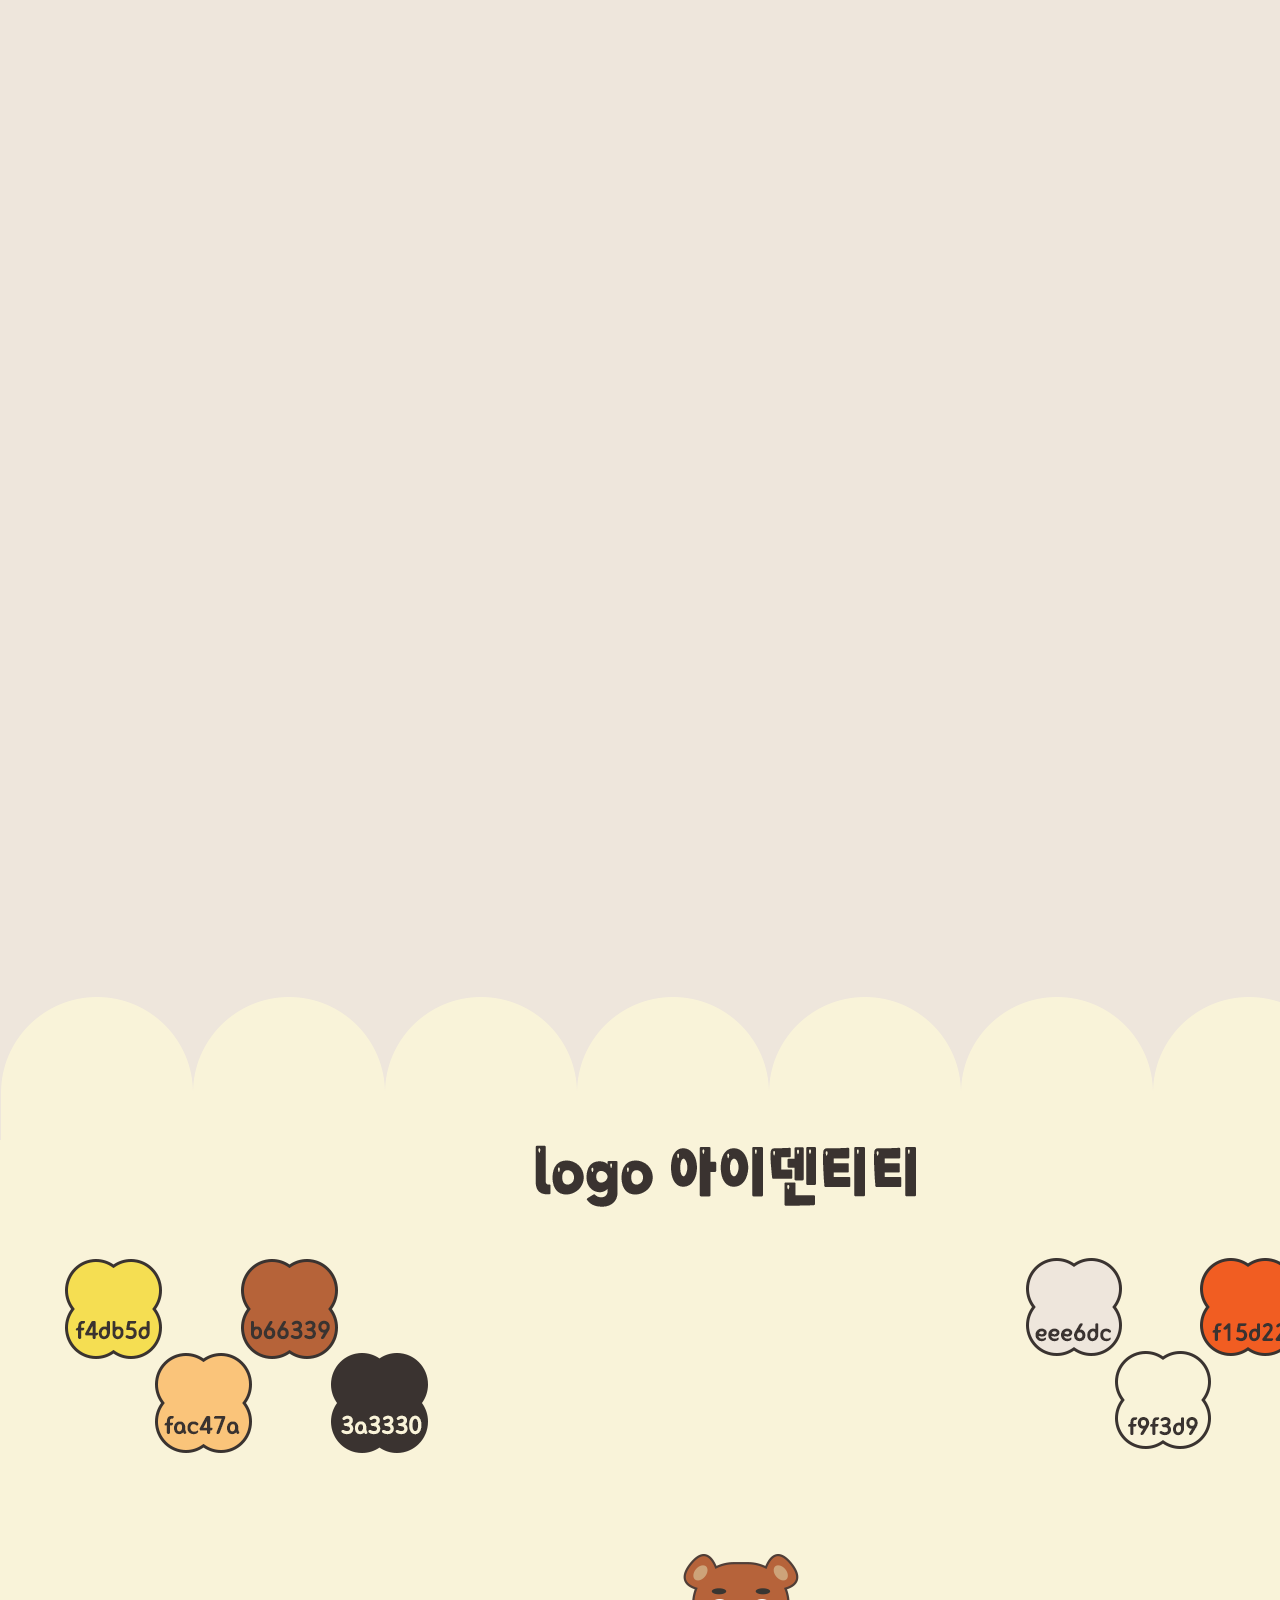
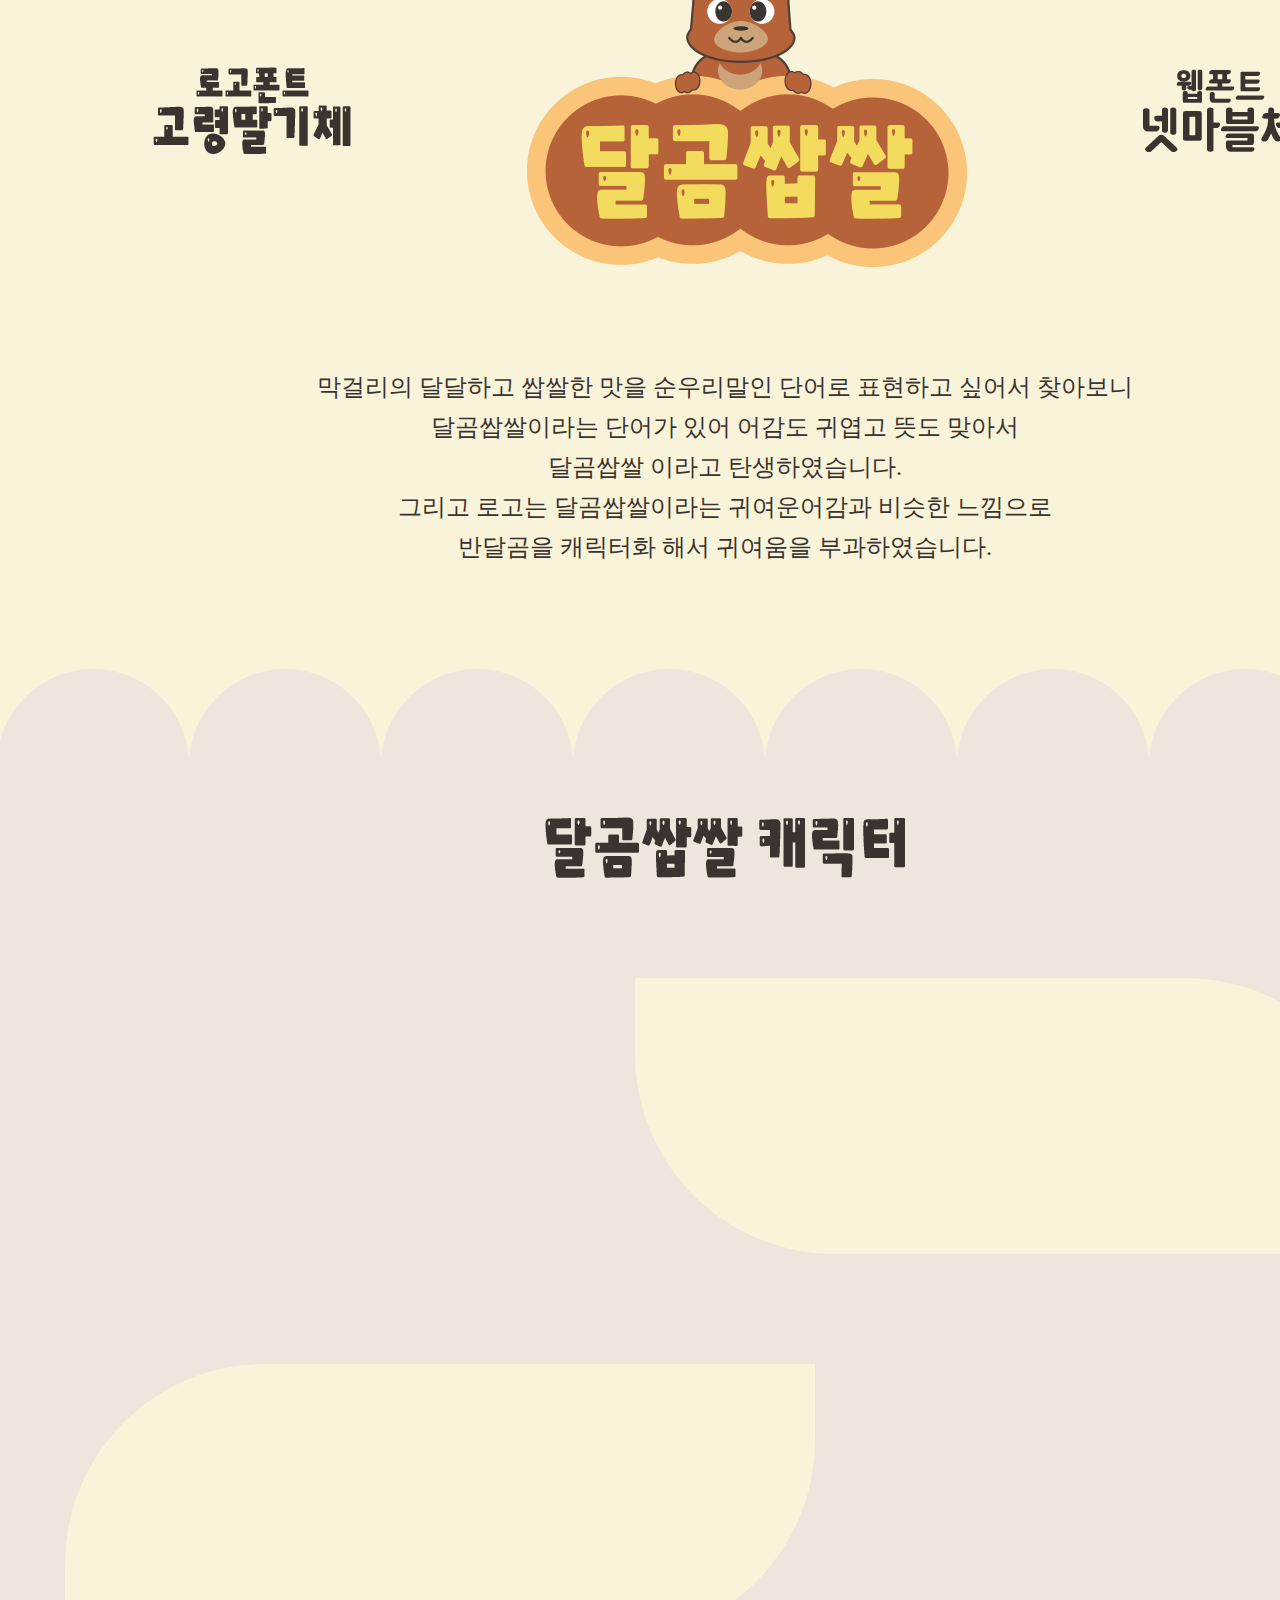
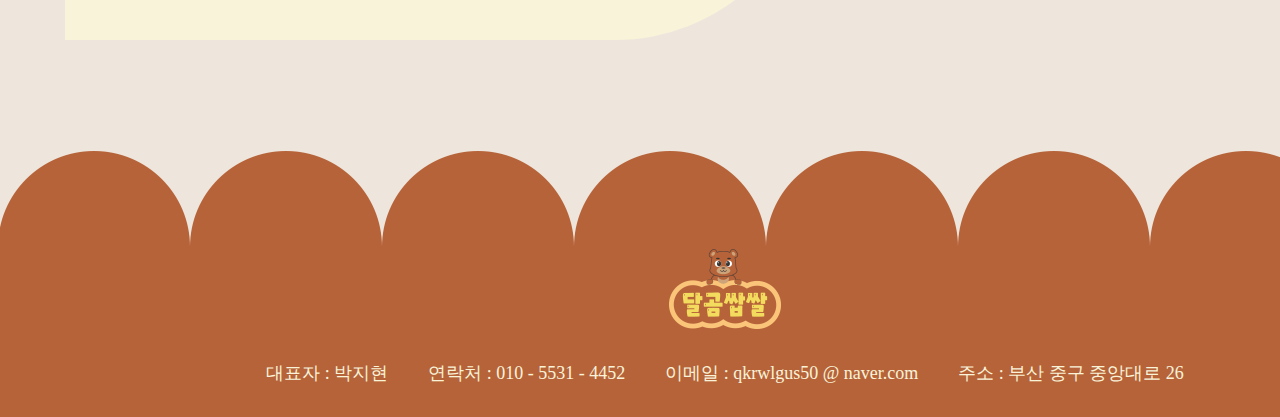
==== commit f4966f51: "Add files via upload" ====
--- a/about.html
+++ b/about.html
@@ -3,7 +3,7 @@
 
 <head>
     <meta charset="UTF-8">
-    <meta name="viewport" content="width=device-width, initial-scale=1.0">
+    <meta name="viewport" content="width=1450">
     <title>ABOUT</title>
     <link rel="shortcut icon" href="./images/favicon.jpg" type="image/x-icon">
     <!--aos cdn-->
--- a/css/style_about.css
+++ b/css/style_about.css
@@ -40,6 +40,7 @@
     line-height: 28px;
     color: #3a3330;
     background-color: #f9f3d9;
+    min-width: 1450px;
 }
 
 
@@ -95,15 +96,15 @@
 }
 
 #gnb li:nth-child(1):hover {
-    background: url(../_images/character_1.png) no-repeat;
+    background: url(../images/character_1.png) no-repeat;
 }
 
 #gnb li:nth-child(2):hover {
-    background: url(../_images/character_2.png) no-repeat;
+    background: url(../images/character_2.png) no-repeat;
 }
 
 #gnb li:nth-child(3):hover {
-    background: url(../_images/character_3.png) no-repeat;
+    background: url(../images/character_3.png) no-repeat;
 }
 
 /*about*/
@@ -167,7 +168,7 @@
 
 /*mat*/
 #mat {
-    background: url(../_images/bg1.png) no-repeat;
+    background: url(../images/bg1.png) no-repeat;
 }
 
 .mat_inner {
@@ -203,7 +204,7 @@
 
 /*logo*/
 #logo {
-    background: #eee6dc url(../_images/bg2.png) no-repeat;
+    background: #eee6dc url(../images/bg2.png) no-repeat;
 }
 
 .logo_inner {
@@ -238,7 +239,7 @@
 
 .logo_inner ul li p {
     position: absolute;
-    top: 50%;
+    top: 250px;
     left: 50%;
     transform: translateX(-50%);
     display: none;
@@ -252,11 +253,18 @@
     display: block;
 }
 
-.logo_font p,
+.logo_font p {
+    position: absolute;
+    top: 50%;
+    left: 200px;
+    transform: translateX(-50%);
+    display: none;
+}
+
 .web_font p {
     position: absolute;
     top: 50%;
-    left: 50%;
+    right: -230px;
     transform: translateX(-50%);
     display: none;
 }
@@ -271,7 +279,7 @@
 
 /*character*/
 #character {
-    background: url(../_images/bg3.png) no-repeat;
+    background: url(../images/bg3.png) no-repeat;
 }
 
 .character_inner {
@@ -332,7 +340,7 @@
 
 /*footer*/
 #footer {
-    background: #eee6dc url(../_images/footer_bg.png) no-repeat;
+    background: #eee6dc url(../images/footer_bg.png) no-repeat;
 }
 
 .footer_inner {
